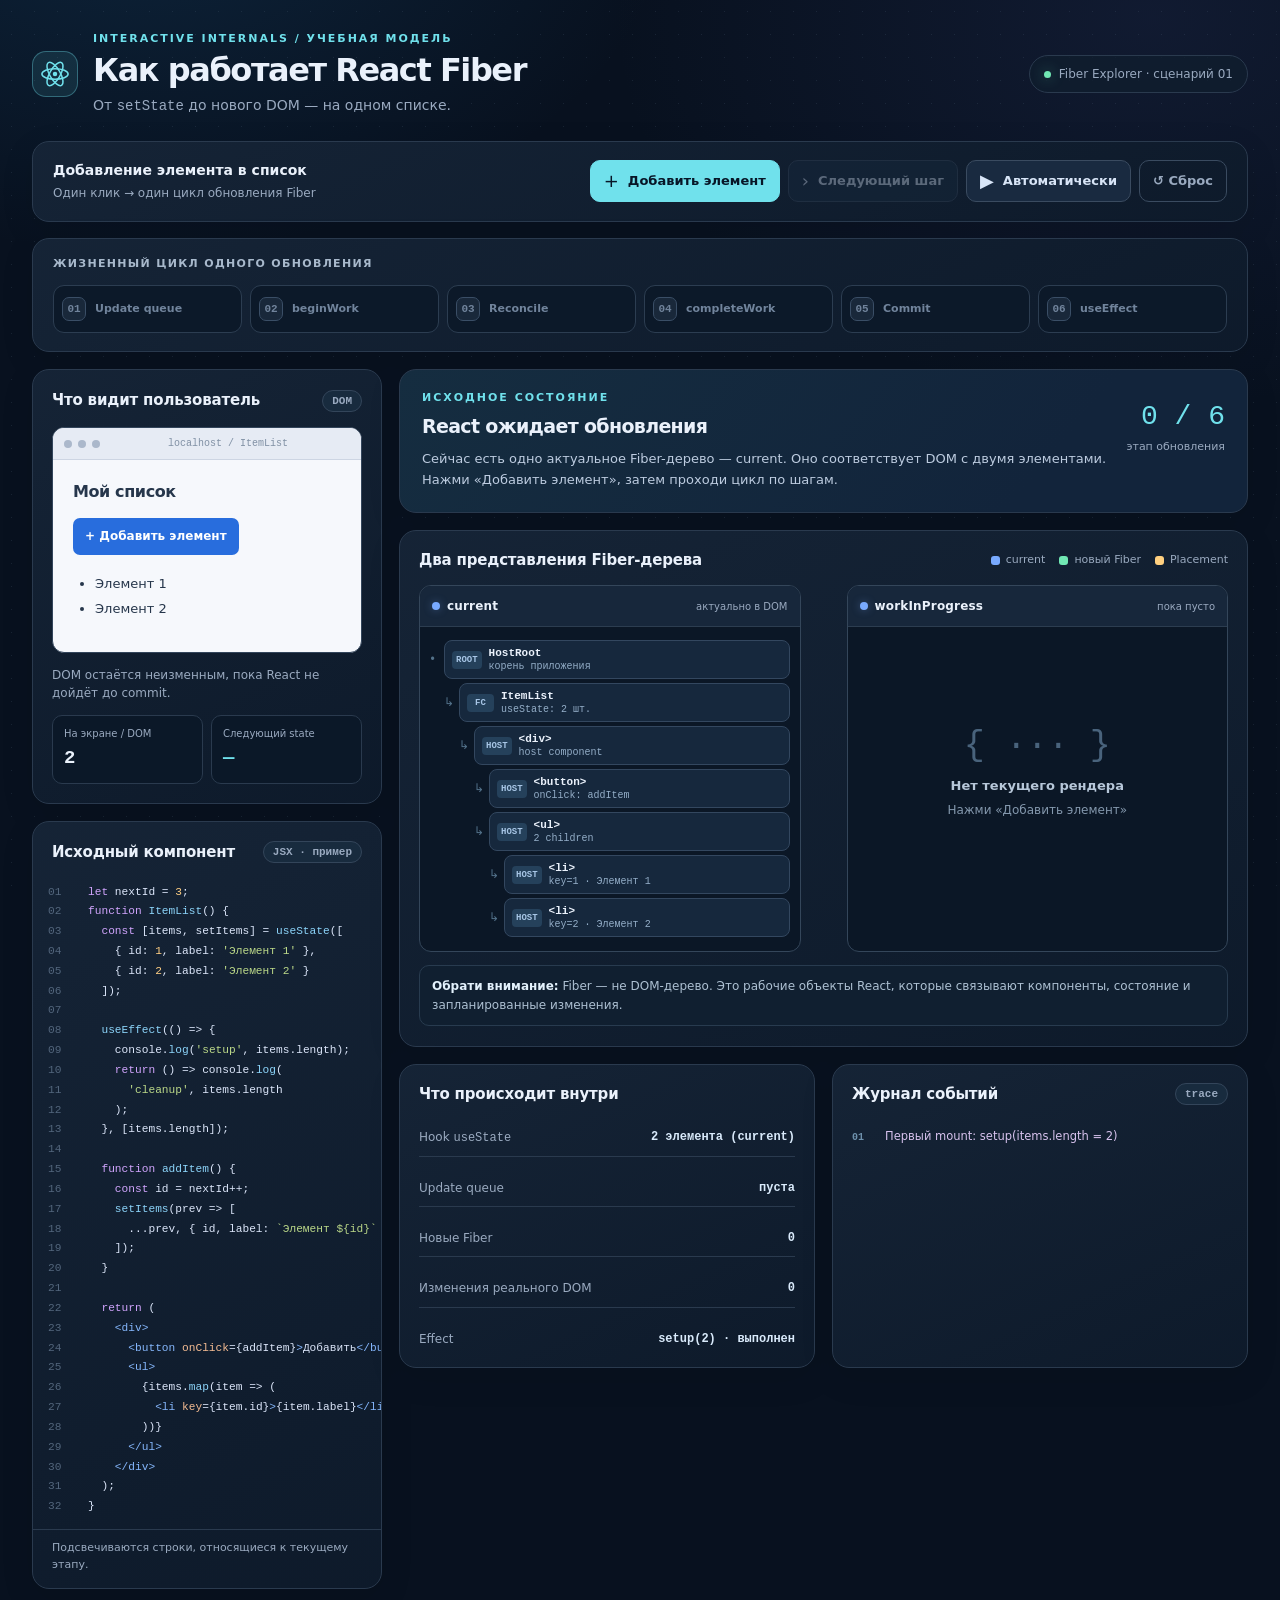
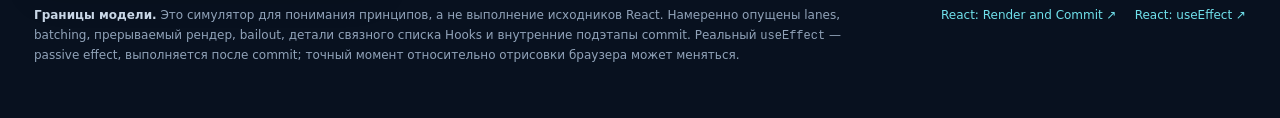
==== src/react/react_fiber_visualizer.html @ d7fa697a "Publish AI Visual catalog on GitHub Pages" ====
<!doctype html>
<html lang="ru">
<head>
  <meta charset="utf-8">
  <meta name="viewport" content="width=device-width, initial-scale=1">
  <meta name="theme-color" content="#091321">
  <title>React Fiber — интерактивная визуализация</title>
  <style>
    :root {
      color-scheme: dark;
      --bg: #08111f;
      --panel: #101d2d;
      --panel-2: #142235;
      --panel-3: #192a40;
      --border: #2a3a4e;
      --text: #eaf1fb;
      --muted: #9aaac0;
      --faint: #71849c;
      --blue: #78aaff;
      --cyan: #70e1ec;
      --green: #71e8b4;
      --amber: #ffd080;
      --pink: #e6a9ee;
      --radius: 17px;
    }
    * { box-sizing: border-box; }
    html { scroll-behavior: smooth; }
    body {
      margin: 0; min-height: 100vh; color: var(--text);
      background:
        radial-gradient(ellipse 760px 510px at 11% -6%, rgba(28,94,144,.24), transparent 70%),
        radial-gradient(ellipse 770px 560px at 90% 1%, rgba(57,69,131,.18), transparent 70%),
        var(--bg);
      font: 14px/1.52 system-ui, -apple-system, BlinkMacSystemFont, "Segoe UI", sans-serif;
      -webkit-font-smoothing: antialiased;
    }
    body::before { content:""; position:fixed; inset:0; pointer-events:none; z-index:-1; opacity:.17;
      background-image:radial-gradient(#677f9b .55px,transparent .55px); background-size:23px 23px; }
    button { font:inherit; cursor:pointer; }
    button:focus-visible, a:focus-visible { outline:2px solid var(--cyan); outline-offset:3px; }
    button:disabled { cursor:not-allowed; opacity:.38; }
    a { color:var(--cyan); text-decoration:none; }
    a:hover { text-decoration:underline; }
    .shell { max-width:1600px; margin:0 auto; padding:31px 32px 55px; }
    .masthead { display:flex; justify-content:space-between; align-items:center; gap:24px; margin-bottom:24px; }
    .brand { display:flex; align-items:center; gap:15px; }
    .brand-mark { width:46px; height:46px; border-radius:14px; background:rgba(112,225,236,.1); border:1px solid rgba(112,225,236,.34); display:grid;place-items:center; flex-shrink:0; }
    .brand-mark svg { width:30px;height:30px; }
    .eyebrow { text-transform:uppercase; font-size:11px; letter-spacing:.18em; font-weight:800; color:var(--cyan); }
    h1 { font-size:clamp(25px,2.5vw,37px); line-height:1.16; margin:4px 0 6px; letter-spacing:-.045em; font-weight:780; }
    .masthead p { margin:0; color:var(--muted); font-size:14px; }
    .lab-badge { flex-shrink:0; border-radius:999px; border:1px solid var(--border); padding:9px 14px; color:var(--muted); font-size:12px; background:#101e2ec9; display:flex; align-items:center; gap:8px; }
    .lab-badge::before { content:""; width:7px; height:7px; background:var(--green); border-radius:100%; box-shadow:0 0 14px #71e8b46a; }
    .panel { background:linear-gradient(155deg, rgba(22,37,55,.96),rgba(14,27,43,.97)); border:1px solid var(--border); border-radius:var(--radius); box-shadow:0 10px 35px rgba(0,0,0,.09); }
    .toolbar { padding:18px 20px; display:flex; align-items:center; justify-content:space-between; gap:18px; flex-wrap:wrap; margin-bottom:16px; }
    .toolbar-copy { min-width:230px; }
    .toolbar-copy b { display:block; font-size:14px; }
    .toolbar-copy span { display:block; font-size:12px; color:var(--muted); margin-top:3px; }
    .controls { display:flex; align-items:center; flex-wrap:wrap; gap:8px; }
    .btn { border-radius:10px; padding:10px 13px; font-size:13px; font-weight:690; display:inline-flex; align-items:center; justify-content:center; gap:9px; border:1px solid #3a4b60; background:#192a40; color:#d8e5f7; transition:background .15s, border-color .15s, transform .15s; }
    .btn:not(:disabled):hover { background:#243b55; border-color:#6986a4; }
    .btn:not(:disabled):active { transform:translateY(1px); }
    .btn.primary { color:#071627; background:var(--cyan); border-color:var(--cyan); }
    .btn.primary:not(:disabled):hover { background:#a2f1f5; }
    .btn.ghost { background:transparent; color:var(--muted); }
    .btn .icon { font-size:18px; font-weight:500; line-height:1; }
    .journey { padding:17px 20px 18px; margin-bottom:17px; }
    .section-label { color:#a8b9cc; font-size:11px; font-weight:760; letter-spacing:.12em; text-transform:uppercase; }
    .steps { margin-top:13px; display:grid; grid-template-columns:repeat(6,minmax(0,1fr)); gap:8px; }
    .step { min-width:0; border:1px solid #2c3d51; background:#0c1929; border-radius:11px; padding:11px 8px; display:flex; align-items:center; gap:9px; color:var(--faint); transition:all .25s; }
    .step-number { flex-shrink:0; width:24px;height:24px; border:1px solid #3a4e66; background:#19283a; border-radius:7px; display:grid; place-items:center; font-family:ui-monospace,monospace; font-size:11px; font-weight:bold; }
    .step-name { font-size:11px; font-weight:760; line-height:1.25; }
    .step.active { border-color:#65cbe0; color:#dffaff; background:#103143; box-shadow:inset 0 0 0 1px rgba(112,225,236,.1); }
    .step.active .step-number { background:var(--cyan); border-color:var(--cyan); color:#06212b; }
    .step.done { color:#b9ddcc; border-color:#2a6959; background:#0c252a; }
    .step.done .step-number { background:#164839; border-color:#307e65; color:var(--green); }
    .layout { display:grid; grid-template-columns:minmax(305px, 350px) minmax(0,1fr); gap:17px; align-items:start; }
    .side { display:flex; flex-direction:column; gap:17px; }
    .panel-head { display:flex; justify-content:space-between; gap:10px; align-items:center; margin-bottom:15px; }
    .panel-title { margin:0; font-size:15px; font-weight:760; letter-spacing:-.012em; }
    .subchip { border-radius:999px; padding:4px 9px; background:#182b3e; color:var(--muted); border:1px solid #33455a; font:600 11px ui-monospace,monospace; }
    .preview-panel { padding:19px; }
    .mock-browser { border:1px solid #33455b; border-radius:12px; overflow:hidden; background:#f6f8fc; color:#26364b; }
    .browser-top { height:32px; background:#e6ebf4; border-bottom:1px solid #cdd5e3; display:flex; align-items:center; gap:6px; padding:0 11px; }
    .dot { display:inline-block; height:8px;width:8px;border-radius:100%;background:#abb8cb; }
    .browser-address { margin:auto; color:#8090a4;font:500 10px ui-monospace,monospace; }
    .mock-content { padding:20px 20px 23px; }
    .mock-content h3 { margin:0 0 14px; font-size:16px; letter-spacing:-.025em; }
    .mock-add { color:white; background:#286ddd; padding:9px 12px; border:0; border-radius:7px; font-size:12px; font-weight:750; }
    .mock-add:hover:not(:disabled) { background:#165cc6; }
    .mock-list { padding-left:22px; margin:16px 0 0; min-height:58px; font-size:13px; }
    .mock-list li { padding:3px 0; }
    .mock-list li.newly-committed { color:#0c7850; font-weight:780; animation:listPop .5s ease-out; }
    @keyframes listPop { from { background:#c5f7df; transform:translateX(8px); } to { background:transparent; transform:translateX(0); } }
    .screen-hint { margin-top:13px; font-size:12px; color:var(--muted); line-height:1.5; }
    .state-cards { margin-top:13px; display:grid; grid-template-columns:1fr 1fr; gap:8px; }
    .state-card { padding:10px 11px; background:#0b1828; border:1px solid #2a3a4e; border-radius:10px; }
    .state-card span { font-size:10px; color:var(--muted); display:block; }
    .state-card b { margin-top:3px; display:block; font-size:19px; font-family:ui-monospace,monospace; font-weight:780; color:var(--text); }
    .state-card b.accent { color:var(--cyan); }
    .code-panel { padding:19px 0 15px; overflow:hidden; }
    .code-panel .panel-head { padding:0 19px; }
    .code-wrap { overflow-x:auto; padding:4px 0 12px; }
    .code { margin:0; white-space:normal; color:#dce6fa; font:11.2px/1.77 ui-monospace,SFMono-Regular,Consolas,"Liberation Mono",monospace; counter-reset:line; }
    .code-line { padding:0 15px 0 13px; white-space:pre; display:block; width:max-content; min-width:100%; border-left:2px solid transparent; counter-increment:line; transition:background .23s; }
    .code-line::before { content:counter(line,decimal-leading-zero); display:inline-block; width:25px; margin-right:15px; color:#52657c; user-select:none; }
    .code-line.hl { background:rgba(112,225,236,.105); border-left-color:var(--cyan); }
    .kw { color:#d0a4fd; }.fn { color:#8cd4fa; }.str { color:#bbd889; }.num { color:#ffcf84; }.jsx { color:#85b7fd; }.prop { color:#f5bc93; }.cm { color:#688198; }
    .code-foot { padding:10px 19px 0; border-top:1px solid var(--border); color:var(--muted); font-size:11px; }
    .main { display:flex; flex-direction:column; gap:17px; min-width:0; }
    .explanation { display:grid; grid-template-columns: minmax(0,1fr) auto; padding:20px 22px; gap:14px; min-height:144px; background:linear-gradient(130deg,#152d40,#12243b 75%); }
    .explanation h2 { margin:5px 0 7px; font-size:19px; letter-spacing:-.035em; }
    .explanation p { margin:0; font-size:13px; color:#bdcce0; line-height:1.65; max-width:820px; }
    .stage-count { text-align:right; min-width:83px; padding-top:6px; }
    .stage-count b { font-size:28px; font-family:ui-monospace,monospace; font-weight:500; color:var(--cyan); }
    .stage-count small { display:block; color:var(--muted); font-size:11px; }
    .tree-wrap { padding:18px 19px 20px; }
    .tree-topline { display:flex; align-items:center; justify-content:space-between; gap:12px; margin-bottom:13px; }
    .legend { display:flex; flex-wrap:wrap; gap:7px 14px; font-size:11px; color:var(--muted); }
    .legend span { display:inline-flex; align-items:center; gap:6px; }
    .keybox { width:9px;height:9px;border-radius:3px;display:inline-block;background:var(--blue); }
    .keybox.green { background:var(--green); }.keybox.amber { background:var(--amber); }
    .tree-board { position:relative; display:grid; grid-template-columns:minmax(0,1fr) minmax(0,1fr); gap:46px; }
    .tree-card { position:relative; z-index:1; min-width:0; border:1px solid #34465a; border-radius:12px; overflow:hidden; background:#0b1726; }
    .tree-card.pending { border-color:#315b6e; }
    .tree-card-head { display:flex; justify-content:space-between; align-items:center; gap:10px; border-bottom:1px solid #2c3d50; padding:11px 12px; background:#17273b; }
    .tree-card-head strong { font-size:12px; letter-spacing:.015em; }
    .tree-card-head small { color:var(--muted); font-size:10px; white-space:nowrap; }
    .tree-head-left { display:flex; align-items:center; gap:7px; min-width:0; }
    .tree-head-left .orb { display:inline-block; width:8px;height:8px;border-radius:50%;background:var(--blue); box-shadow:0 0 8px rgba(120,170,255,.35); }
    .tree-card.pending .orb { background:var(--cyan); }
    .fiber-list { padding:11px 7px 12px; min-height:288px; }
    .fiber-row { position:relative; min-width:0; padding:2px 3px 2px calc(2px + var(--indent) * 15px); }
    .fiber-row-inner { display:flex; align-items:center; gap:6px; min-width:0; }
    .branch { display:block; flex-shrink:0; color:#53728a; width:9px; font:12px ui-monospace,monospace; }
    .fiber-node { border-radius:8px; border:1px solid #33475f; background:#16283d; padding:6px 7px; display:flex; align-items:center; gap:7px; flex:1; min-width:0; position:relative; }
    .fiber-node.tiny { background:#142438; }
    .fiber-node.reuse { border-color:#3c6a77; background:#142b39; }
    .fiber-node.add { border-color:#439879; background:#173c37; box-shadow:0 0 15px rgba(113,232,180,.07); }
    .fiber-node.placement { border-color:#d3a051; background:#3b3029; box-shadow:0 0 15px rgba(255,208,128,.09); }
    .fiber-node.just-committed { border-color:#439879; background:#18372f; }
    .node-kind { font:650 9px ui-monospace,monospace; color:#a8c6e6; border-radius:4px; background:#25415b; padding:4px; min-width:27px; text-align:center; flex-shrink:0; }
    .node-main { flex:1; min-width:0; display:flex; flex-direction:column; }
    .node-main b { font:750 11px ui-monospace,monospace; overflow:hidden; text-overflow:ellipsis; white-space:nowrap; }
    .node-main small { font:10px ui-monospace,monospace; color:#94aec8; overflow:hidden; white-space:nowrap; text-overflow:ellipsis; margin-top:2px; }
    .node-tag { flex-shrink:0; font:760 9px ui-monospace,monospace; color:var(--cyan); border-radius:5px; padding:3px 4px; background:#163e49; }
    .node-tag.new { color:var(--green); background:#154637; }
    .node-tag.placement { color:var(--amber); background:#56422c; }
    .node-tag.old { color:#b1bcce; background:#344254; }
    .empty-tree { display:flex; min-height:272px; align-items:center; justify-content:center; flex-direction:column; color:#8498ad; text-align:center; padding:18px; font-size:12px; }
    .empty-tree .empty-glyph { color:#49637c; font:35px/1 ui-monospace,monospace; margin-bottom:12px; }
    .empty-tree strong { color:#b7c7d9; font-size:13px; font-weight:700; margin-bottom:5px; }
    .alternate-links { pointer-events:none; position:absolute; inset:0; z-index:2; overflow:visible; }
    .tree-foot { margin-top:13px; padding:11px 12px; background:#101f30; border:1px solid #283b4f; border-radius:10px; color:#adc0d2; font-size:12px; }
    .tree-foot strong { color:#e3f1fc; }
    .bottom-grid { display:grid; grid-template-columns:1fr 1fr; gap:17px; }
    .data-panel { padding:18px 19px; }
    .metric-line { margin-top:13px; display:flex; justify-content:space-between; align-items:center; gap:10px; font-size:12px; padding:9px 0; border-bottom:1px solid #2a3a4e; }
    .metric-line:last-child { border-bottom:none; padding-bottom:1px; }
    .metric-line span { color:var(--muted); }
    .metric-line b { color:#d9eafb; font:650 12px ui-monospace,monospace; text-align:right; }
    .metric-line b.ok { color:var(--green); }
    .metric-line b.wait { color:var(--amber); }
    .event-log { padding:18px 19px; }
    .log-stream { margin-top:11px; max-height:204px; min-height:157px; overflow:auto; scrollbar-color:#3c536a transparent; }
    .log-item { display:flex; align-items:baseline; gap:9px; padding:7px 0; border-bottom:1px solid #26384d; font-size:11.5px; }
    .log-item:last-child { border-bottom:0; }
    .log-time { font:680 10px ui-monospace,monospace; color:#6e91ad; min-width:24px; }
    .log-item span:last-child { color:#c5d2e2; }
    .log-item.effect span:last-child { color:#d7c2ee; }
    .log-item.dom span:last-child { color:#9ce1c4; }
    .log-item.warn span:last-child { color:#f5d39e; }
    .smallprint { margin:17px 2px 0; display:flex; flex-wrap:wrap; justify-content:space-between; gap:12px 20px; color:#91a3b9; font-size:12px; line-height:1.6; }
    .smallprint strong { color:#c9d7e7; }
    .references { display:flex; gap:12px 18px; flex-wrap:wrap; }
    .sr-only { position:absolute;width:1px;height:1px;padding:0;margin:-1px;overflow:hidden;clip:rect(0,0,0,0);white-space:nowrap;border:0; }
    @media (max-width:1250px) {
      .shell { padding:24px 20px 36px; }
      .layout { grid-template-columns:300px minmax(0,1fr); }
      .tree-board { gap:19px; }
      .fiber-row { padding-left:calc(2px + var(--indent) * 11px); }
      .node-tag { font-size:8px; }.node-main small { font-size:9px; }
      .alternate-links { display:none; }
    }
    @media (max-width:1050px) {
      .layout { grid-template-columns:1fr; }
      .side { display:grid; grid-template-columns: minmax(260px,.78fr) minmax(310px,1fr); align-items:start; }
      .tree-board { gap:35px; }
      .fiber-row { padding-left:calc(2px + var(--indent) * 16px); }
    }
    @media (max-width:700px) {
      .shell { padding:18px 11px 30px; }
      .masthead { align-items:flex-start; }
      .lab-badge { display:none; }
      .steps { grid-template-columns:repeat(3,minmax(0,1fr)); }
      .step { padding:9px 7px; }
      .side,.bottom-grid { grid-template-columns:1fr; }
      .tree-board { grid-template-columns:1fr; gap:13px; }
      .tree-wrap { padding:16px 12px; }
      .tree-card { max-width:unset; }
      .fiber-list { min-height:auto; }
      .empty-tree { min-height:105px; }
      .fiber-row { padding-left:calc(5px + var(--indent) * 20px); }
      .alternate-links { display:none; }
      .explanation { grid-template-columns:1fr; padding:17px; min-height:unset; }
      .stage-count { text-align:left; padding:0; }
      .stage-count b,.stage-count small { display:inline; font-size:12px; }
      .stage-count b { margin-right:7px; }
      .tree-topline { align-items:flex-start; flex-direction:column; }
      .toolbar { padding:15px; }
    }
    @media (prefers-reduced-motion:reduce) { *,*::before,*::after { animation-duration:.001ms !important; transition-duration:.001ms !important; } }
  </style>
</head>
<body>
<div class="shell">
  <header class="masthead">
    <div class="brand">
      <div class="brand-mark" aria-hidden="true">
        <svg viewBox="0 0 32 32" fill="none"><ellipse cx="16" cy="16" rx="14" ry="5.6" stroke="#70e1ec" stroke-width="1.6"/><ellipse cx="16" cy="16" rx="14" ry="5.6" stroke="#70e1ec" stroke-width="1.6" transform="rotate(60 16 16)"/><ellipse cx="16" cy="16" rx="14" ry="5.6" stroke="#70e1ec" stroke-width="1.6" transform="rotate(120 16 16)"/><circle cx="16" cy="16" r="2.4" fill="#70e1ec"/></svg>
      </div>
      <div><div class="eyebrow">Interactive internals / учебная модель</div><h1>Как работает React Fiber</h1><p>От <code>setState</code> до нового DOM — на одном списке.</p></div>
    </div>
    <div class="lab-badge">Fiber Explorer · сценарий 01</div>
  </header>

  <section class="panel toolbar" aria-label="Управление визуализацией">
    <div class="toolbar-copy"><b>Добавление элемента в список</b><span>Один клик → один цикл обновления Fiber</span></div>
    <div class="controls">
      <button class="btn primary" id="addBtn"><span class="icon">+</span> Добавить элемент</button>
      <button class="btn" id="nextBtn" disabled><span class="icon">›</span> Следующий шаг</button>
      <button class="btn" id="autoBtn"><span class="icon" id="autoIcon">▶</span> <span id="autoLabel">Автоматически</span></button>
      <button class="btn ghost" id="resetBtn" title="Вернуться к исходному состоянию">↺ Сброс</button>
    </div>
  </section>

  <section class="panel journey" aria-label="Этапы обновления">
    <div class="section-label">Жизненный цикл одного обновления</div>
    <div class="steps" id="steps">
      <div class="step"><span class="step-number">01</span><span class="step-name">Update queue</span></div>
      <div class="step"><span class="step-number">02</span><span class="step-name">beginWork</span></div>
      <div class="step"><span class="step-number">03</span><span class="step-name">Reconcile</span></div>
      <div class="step"><span class="step-number">04</span><span class="step-name">completeWork</span></div>
      <div class="step"><span class="step-number">05</span><span class="step-name">Commit</span></div>
      <div class="step"><span class="step-number">06</span><span class="step-name">useEffect</span></div>
    </div>
  </section>

  <div class="layout">
    <aside class="side">
      <section class="panel preview-panel">
        <div class="panel-head"><h2 class="panel-title">Что видит пользователь</h2><span class="subchip">DOM</span></div>
        <div class="mock-browser">
          <div class="browser-top"><i class="dot"></i><i class="dot"></i><i class="dot"></i><span class="browser-address">localhost / ItemList</span></div>
          <div class="mock-content">
            <h3>Мой список</h3>
            <button type="button" class="mock-add" id="previewAddBtn">+ Добавить элемент</button>
            <ul class="mock-list" id="domList"><li>Элемент 1</li><li>Элемент 2</li></ul>
          </div>
        </div>
        <div class="screen-hint" id="screenHint">DOM остаётся неизменным, пока React не дойдёт до commit.</div>
        <div class="state-cards">
          <div class="state-card"><span>На экране / DOM</span><b id="domCount">2</b></div>
          <div class="state-card"><span>Следующий state</span><b class="accent" id="nextCount">—</b></div>
        </div>
      </section>
      <section class="panel code-panel">
        <div class="panel-head"><h2 class="panel-title">Исходный компонент</h2><span class="subchip">JSX · пример</span></div>
        <div class="code-wrap"><pre class="code" aria-label="Код компонента ItemList"><code>
<span class="code-line"><span class="kw">let</span> nextId = <span class="num">3</span>;</span>
<span class="code-line"><span class="kw">function</span> <span class="fn">ItemList</span>() {</span>
<span class="code-line" data-hl="2">  <span class="kw">const</span> [items, setItems] = <span class="fn">useState</span>([</span>
<span class="code-line">    { id: <span class="num">1</span>, label: <span class="str">'Элемент 1'</span> },</span>
<span class="code-line">    { id: <span class="num">2</span>, label: <span class="str">'Элемент 2'</span> }</span>
<span class="code-line">  ]);</span>
<span class="code-line"></span>
<span class="code-line" data-hl="6">  <span class="fn">useEffect</span>(() =&gt; {</span>
<span class="code-line" data-hl="6">    console.<span class="fn">log</span>(<span class="str">'setup'</span>, items.length);</span>
<span class="code-line" data-hl="6">    <span class="kw">return</span> () =&gt; console.<span class="fn">log</span>(</span>
<span class="code-line" data-hl="6">      <span class="str">'cleanup'</span>, items.length</span>
<span class="code-line" data-hl="6">    );</span>
<span class="code-line" data-hl="6">  }, [items.length]);</span>
<span class="code-line"></span>
<span class="code-line">  <span class="kw">function</span> <span class="fn">addItem</span>() {</span>
<span class="code-line" data-hl="1">    <span class="kw">const</span> id = nextId++;</span>
<span class="code-line" data-hl="1">    <span class="fn">setItems</span>(prev =&gt; [</span>
<span class="code-line" data-hl="1">      ...prev, { id, label: <span class="str">`Элемент ${id}`</span> }</span>
<span class="code-line" data-hl="1">    ]);</span>
<span class="code-line">  }</span>
<span class="code-line"></span>
<span class="code-line" data-hl="2">  <span class="kw">return</span> (</span>
<span class="code-line">    <span class="jsx">&lt;div&gt;</span></span>
<span class="code-line">      <span class="jsx">&lt;button</span> <span class="prop">onClick</span>={addItem}<span class="jsx">&gt;</span>Добавить<span class="jsx">&lt;/button&gt;</span></span>
<span class="code-line" data-hl="3">      <span class="jsx">&lt;ul&gt;</span></span>
<span class="code-line" data-hl="3">        {items.<span class="fn">map</span>(item =&gt; (</span>
<span class="code-line" data-hl="3">          <span class="jsx">&lt;li</span> <span class="prop">key</span>={item.id}<span class="jsx">&gt;</span>{item.label}<span class="jsx">&lt;/li&gt;</span></span>
<span class="code-line" data-hl="3">        ))}</span>
<span class="code-line">      <span class="jsx">&lt;/ul&gt;</span></span>
<span class="code-line">    <span class="jsx">&lt;/div&gt;</span></span>
<span class="code-line">  );</span>
<span class="code-line">}</span>
</code></pre></div>
        <div class="code-foot">Подсвечиваются строки, относящиеся к текущему этапу.</div>
      </section>
    </aside>

    <div class="main">
      <section class="panel explanation" aria-live="polite">
        <div><div class="eyebrow" id="phaseCaption">Исходное состояние</div><h2 id="phaseTitle">React ожидает обновления</h2><p id="phaseDescription">Сейчас есть одно актуальное Fiber-дерево — <b>current</b>. Оно соответствует DOM с двумя элементами. Нажми «Добавить элемент», затем проходи цикл по шагам.</p></div>
        <div class="stage-count"><b id="stageFraction">0 / 6</b><small>этап обновления</small></div>
      </section>

      <section class="panel tree-wrap">
        <div class="tree-topline"><h2 class="panel-title">Два представления Fiber-дерева</h2><div class="legend"><span><i class="keybox"></i> current</span><span><i class="keybox green"></i> новый Fiber</span><span><i class="keybox amber"></i> Placement</span></div></div>
        <div class="tree-board" id="treeBoard">
          <article class="tree-card">
            <div class="tree-card-head"><span class="tree-head-left"><i class="orb"></i><strong id="currentTitle">current</strong></span><small id="currentSubtitle">актуально в DOM</small></div>
            <div class="fiber-list" id="currentTree"></div>
          </article>
          <article class="tree-card pending" id="wipCard">
            <div class="tree-card-head"><span class="tree-head-left"><i class="orb"></i><strong id="wipTitle">workInProgress</strong></span><small id="wipSubtitle">ожидает обновления</small></div>
            <div class="fiber-list" id="wipTree"></div>
          </article>
          <svg class="alternate-links" id="alternateLinks" aria-hidden="true"></svg>
        </div>
        <div class="tree-foot" id="treeFoot"><strong>Обрати внимание:</strong> Fiber — не DOM-дерево. Это рабочие объекты React, которые связывают компоненты, состояние и запланированные изменения.</div>
      </section>

      <div class="bottom-grid">
        <section class="panel data-panel">
          <h2 class="panel-title">Что происходит внутри</h2>
          <div class="metric-line"><span>Hook <code>useState</code></span><b id="stateMetric">2 элемента</b></div>
          <div class="metric-line"><span>Update queue</span><b id="queueMetric">пуста</b></div>
          <div class="metric-line"><span>Новые Fiber</span><b id="fiberMetric">0</b></div>
          <div class="metric-line"><span>Изменения реального DOM</span><b id="domMetric">0</b></div>
          <div class="metric-line"><span>Effect</span><b id="effectMetric">setup(2) уже выполнен</b></div>
        </section>
        <section class="panel event-log">
          <div class="panel-head"><h2 class="panel-title">Журнал событий</h2><span class="subchip">trace</span></div>
          <div class="log-stream" id="eventLog" aria-live="polite"></div>
        </section>
      </div>
    </div>
  </div>
  <footer class="smallprint">
    <div style="max-width:830px"><strong>Границы модели.</strong> Это симулятор для понимания принципов, а не выполнение исходников React. Намеренно опущены lanes, batching, прерываемый рендер, bailout, детали связного списка Hooks и внутренние подэтапы commit. Реальный <code>useEffect</code> — passive effect, выполняется после commit; точный момент относительно отрисовки браузера может меняться.</div>
    <div class="references"><a href="https://react.dev/learn/render-and-commit" target="_blank" rel="noopener noreferrer">React: Render and Commit ↗</a><a href="https://react.dev/reference/react/useEffect" target="_blank" rel="noopener noreferrer">React: useEffect ↗</a></div>
  </footer>
</div>
<script>
(() => {
  'use strict';
  const initial = () => [
    { id: 1, label: 'Элемент 1' },
    { id: 2, label: 'Элемент 2' }
  ];
  const phases = [
    { caption:'Исходное состояние', title:'React ожидает обновления',
      description:'Сейчас есть одно актуальное Fiber-дерево — current. Оно соответствует DOM с двумя элементами. Нажми «Добавить элемент», затем проходи цикл по шагам.',
      foot:'Fiber — не DOM-дерево. Это рабочие объекты React, которые связывают компоненты, состояние и запланированные изменения.' },
    { caption:'01 / Триггер обновления', title:'setItems ставит обновление в очередь',
      description:'Обработчик события вызывает setItems(prev => [...prev, newItem]). React планирует работу для ItemList. На этом шаге старое current-дерево и DOM ещё не меняются.',
      foot:'setState не означает немедленную вставку <li> в DOM. Сначала React должен вычислить следующий UI.' },
    { caption:'02 / Render phase', title:'beginWork: React вычисляет следующий state',
      description:'React подготавливает work-in-progress (WIP) и вызывает ItemList(). Для этого рендера useState даёт список на один элемент длиннее. JSX описывает будущий UI; useEffect пока не выполняется.',
      foot:'current остаётся неизменным. WIP — черновик нового дерева; показаны только уже обработанные узлы.' },
    { caption:'03 / Render phase', title:'Reconciliation: сравнение по type и key',
      description:'React сопоставляет старые и новые дочерние элементы. <li key=1> и <li key=2> сохраняют идентичность благодаря key и типу; для нового key создаётся Fiber без пары в старом дереве.',
      foot:'Зелёный узел создаётся впервые. Метка ↔ означает связь с alternate — соответствующим Fiber другого дерева. Существующие DOM-узлы не пересоздаются.' },
    { caption:'04 / Render phase', title:'completeWork: подготовка к commit',
      description:'WIP описывает готовое дерево. Новый <li> отмечен Placement: при commit его нужно вставить. Вычисления завершены, но DOM пользователя пока всё ещё показывает старый список.',
      foot:'Placement — упрощённое обозначение внутренних флагов. Важно различать подготовку изменения и применение изменения.' },
    { caption:'05 / Commit phase', title:'React применяет изменение к DOM',
      description:'Теперь React вставляет новый <li> в настоящий DOM. Готовое workInProgress становится current. Предыдущее дерево остаётся alternate и может быть переиспользовано при следующем обновлении.',
      foot:'Сейчас изменился DOM. Для этого сценария единственная содержательная DOM-операция — вставка одного <li>, без замены существующих <li>.' },
    { caption:'06 / Passive effects', title:'useEffect: cleanup → setup',
      description:'После commit React обрабатывает passive effects. Поскольку зависимость [items.length] изменилась, сначала вызывается cleanup со старым количеством, потом setup с новым. После этого можно запустить следующий цикл.',
      foot:'useEffect не запускается в render. Он относится к посткоммитной работе; в зависимости от ситуации браузер может успеть отрисовать обновление до него.' }
  ];
  const ids = {
    addBtn:document.getElementById('addBtn'),
    previewAddBtn:document.getElementById('previewAddBtn'),
    nextBtn:document.getElementById('nextBtn'),
    autoBtn:document.getElementById('autoBtn'),
    autoIcon:document.getElementById('autoIcon'),
    autoLabel:document.getElementById('autoLabel'),
    resetBtn:document.getElementById('resetBtn'),
    steps:document.getElementById('steps'),
    domList:document.getElementById('domList'),
    domCount:document.getElementById('domCount'),
    nextCount:document.getElementById('nextCount'),
    screenHint:document.getElementById('screenHint'),
    phaseCaption:document.getElementById('phaseCaption'),
    phaseTitle:document.getElementById('phaseTitle'),
    phaseDescription:document.getElementById('phaseDescription'),
    stageFraction:document.getElementById('stageFraction'),
    treeBoard:document.getElementById('treeBoard'),
    alternateLinks:document.getElementById('alternateLinks'),
    currentTree:document.getElementById('currentTree'),
    wipTree:document.getElementById('wipTree'),
    wipTitle:document.getElementById('wipTitle'),
    wipSubtitle:document.getElementById('wipSubtitle'),
    wipCard:document.getElementById('wipCard'),
    treeFoot:document.getElementById('treeFoot'),
    stateMetric:document.getElementById('stateMetric'),
    queueMetric:document.getElementById('queueMetric'),
    fiberMetric:document.getElementById('fiberMetric'),
    domMetric:document.getElementById('domMetric'),
    effectMetric:document.getElementById('effectMetric'),
    eventLog:document.getElementById('eventLog')
  };
  let items = initial();
  let nextId = 3;
  let stage = 0;
  let tx = null;
  let cycle = 0;
  let entries = [];
  let logSequence = 0;
  let timer = null;
  let playing = false;
  let lastAnimatedId = null;

  const escapeHTML = (v) => String(v).replace(/[&<>"']/g, c => ({'&':'&amp;','<':'&lt;','>':'&gt;','"':'&quot;',"'":'&#39;'}[c]));
  const note = (kind, message) => {
    entries.push({ kind, message, seq:++logSequence });
    if(entries.length > 70) entries = entries.slice(-70);
  };

  function makeRow(tree, id, depth, type, name, detail, status = '', tag = '') {
    const statusClass = status === 'placement' ? 'placement' : status === 'new' ? 'add' : status === 'commit' ? 'just-committed' : status === 'reuse' ? 'reuse' : '';
    const tagClass = status === 'placement' ? 'placement' : (status === 'new' || status === 'commit') ? 'new' : status === 'old' ? 'old' : '';
    const chip = tag ? `<span class="node-tag ${tagClass}">${escapeHTML(tag)}</span>` : '';
    return `<div class="fiber-row" data-tree="${tree}" data-fiber-id="${id}" style="--indent:${depth}"><div class="fiber-row-inner"><span class="branch">${depth ? '↳' : '•'}</span><div class="fiber-node ${statusClass}"><span class="node-kind">${type}</span><span class="node-main"><b>${escapeHTML(name)}</b><small>${escapeHTML(detail)}</small></span>${chip}</div></div></div>`;
  }

  function drawFiberTree(data, which, mode) {
    const total = data.length;
    const linked = which === 'wip' && (mode === 'draft' || mode === 'initial');
    const isOld = mode === 'old';
    let html = '';
    const state = (id, inherited = '') => isOld ? 'old' : (linked && mode === 'draft') ? 'reuse' : inherited;
    const tag = (s) => s === 'old' ? 'ALT' : s === 'reuse' ? '↔' : '';
    for (const [id,depth,type,name,detail] of [
      ['root',0,'ROOT','HostRoot','корень приложения'],
      ['app',1,'FC','ItemList',`useState: ${total} шт.`],
      ['div',2,'HOST','<div>','host component'],
      ['button',3,'HOST','<button>','onClick: addItem'],
      ['list',3,'HOST','<ul>',`${total} children`]
    ]) {
      const s = state(id);
      html += makeRow(which,id,depth,type,name,detail,s,tag(s));
    }
    for (const item of data) {
      const fresh = linked && tx && item.id === tx.added.id;
      const justCommitted = which === 'current' && tx && stage >= 5 && item.id === tx.added.id;
      let s = fresh ? stage === 4 ? 'placement' : 'new' : state('item'+item.id);
      if(justCommitted) s = 'commit';
      const t = s === 'placement' ? 'Placement' : s === 'new' ? 'NEW' : s === 'commit' ? 'NEW' : s === 'old' ? 'ALT' : s === 'reuse' ? '↔' : '';
      html += makeRow(which,`item-${item.id}`,4,'HOST','<li>',`key=${item.id} · ${item.label}`,s,t);
    }
    return html;
  }

  function renderTrees() {
    ids.currentTree.innerHTML = drawFiberTree(items,'current','current');
    if(stage < 2) {
      ids.wipTree.innerHTML = `<div class="empty-tree"><div class="empty-glyph">{ ··· }</div><strong>${stage === 1 ? 'Обновление в очереди' : 'Нет текущего рендера'}</strong><span>${stage === 1 ? 'WIP начнёт строиться на следующем шаге' : 'Нажми «Добавить элемент»'}</span></div>`;
      ids.wipTitle.textContent = 'workInProgress';
      ids.wipSubtitle.textContent = stage === 1 ? 'ожидает render' : 'пока пусто';
    } else if (stage === 2) {
      const c = tx.next.length;
      ids.wipTree.innerHTML = makeRow('wip','root',0,'ROOT','HostRoot','render в процессе','reuse','↔') + makeRow('wip','app',1,'FC','ItemList',`useState: ${c} шт.`,'reuse','↔') + `<div class="empty-tree" style="min-height:144px"><div class="empty-glyph" style="font-size:21px">···</div><span>Дочерние Fiber ещё обрабатываются</span></div>`;
      ids.wipTitle.textContent='workInProgress';
      ids.wipSubtitle.textContent='строится';
    } else if(stage === 3 || stage === 4) {
      ids.wipTree.innerHTML=drawFiberTree(tx.next,'wip','draft');
      ids.wipTitle.textContent='workInProgress';
      ids.wipSubtitle.textContent=stage === 4 ? 'готово к commit' : 'сопоставление children';
    } else {
      ids.wipTree.innerHTML=drawFiberTree(tx.old,'wip','old');
      ids.wipTitle.textContent='alternate / previous';
      ids.wipSubtitle.textContent='предыдущая версия';
    }
    ids.wipCard.classList.toggle('pending',stage >= 2 && stage <= 4);
    requestAnimationFrame(drawAlternateLinks);
  }

  function drawAlternateLinks() {
    const svg=ids.alternateLinks;
    const boardRect=ids.treeBoard.getBoundingClientRect();
    const w=boardRect.width,h=boardRect.height;
    if(!w || !h || stage < 2 || window.matchMedia('(max-width: 1250px)').matches) { svg.replaceChildren(); return; }
    svg.setAttribute('viewBox',`0 0 ${w} ${h}`);
    svg.setAttribute('width',w);
    svg.setAttribute('height',h);
    const pairs=[];
    ids.currentTree.querySelectorAll('[data-fiber-id]').forEach(left => {
      const key=left.getAttribute('data-fiber-id');
      const right=ids.wipTree.querySelector(`[data-fiber-id="${key}"]`);
      if(!right) return;
      const l=left.querySelector('.fiber-node').getBoundingClientRect();
      const r=right.querySelector('.fiber-node').getBoundingClientRect();
      const x1=l.right-boardRect.left+2,x2=r.left-boardRect.left-2;
      if(x2 < x1) return;
      const y1=(l.top+l.bottom)/2-boardRect.top,y2=(r.top+r.bottom)/2-boardRect.top;
      const c=Math.max(9,(x2-x1)*.44);
      pairs.push(`<path d="M ${x1} ${y1} C ${x1+c} ${y1}, ${x2-c} ${y2}, ${x2} ${y2}" fill="none" stroke="#71dbdd" opacity=".52" stroke-width="1.5" stroke-dasharray="4 4"/><circle cx="${x1}" cy="${y1}" r="2" fill="#71dbdd"/><circle cx="${x2}" cy="${y2}" r="2" fill="#71dbdd"/>`);
    });
    svg.innerHTML=pairs.join('');
  }

  function render() {
    const phase = phases[stage];
    ids.phaseCaption.textContent=phase.caption;
    ids.phaseTitle.textContent=phase.title;
    ids.phaseDescription.textContent=phase.description;
    ids.stageFraction.textContent=`${stage} / 6`;
    ids.treeFoot.innerHTML=`<strong>Обрати внимание:</strong> ${escapeHTML(phase.foot)}`;
    [...ids.steps.children].forEach((step,index) => {
      step.classList.toggle('active',stage === index+1);
      step.classList.toggle('done',stage > index+1);
    });
    const busy=stage>=1 && stage<6;
    ids.addBtn.disabled=busy;
    ids.previewAddBtn.disabled=busy;
    ids.nextBtn.disabled=!busy;
    ids.domList.innerHTML=items.map(item=>`<li${item.id === lastAnimatedId && stage === 5 ? ' class="newly-committed"' : ''}>${escapeHTML(item.label)}</li>`).join('');
    ids.domCount.textContent=items.length;
    ids.nextCount.textContent=(tx && stage<5) ? tx.next.length : '—';
    ids.screenHint.textContent=(stage>=1 && stage<=4) ? 'Изменения вычисляются в Fiber, но DOM остаётся прежним.' : stage>=5 ? 'Новый элемент появился только в commit (этап 05).' : 'DOM остаётся неизменным, пока React не дойдёт до commit.';
    ids.stateMetric.textContent=tx && stage>=2 && stage<=4 ? `${tx.next.length} элемента (WIP)` : `${items.length} элемента (current)`;
    ids.queueMetric.textContent=stage === 1 ? '1 update · pending' : stage >= 2 && stage <= 4 ? 'обрабатывается' : 'пуста';
    ids.queueMetric.className=(stage>=1 && stage<=4) ? 'wait' : '';
    ids.fiberMetric.textContent=stage>=3 && stage<=4 ? '1 · новый <li>' : stage>=5 ? '1 · committed' : '0';
    ids.fiberMetric.className=stage>=3 ? 'ok' : '';
    ids.domMetric.textContent=stage>=5 ? '1 × insert <li>' : '0';
    ids.domMetric.className=stage>=5 ? 'ok' : '';
    ids.effectMetric.textContent=stage>=1 && stage<=4 ? `setup(${tx.old.length}) · старый` : stage === 5 ? 'cleanup/setup ожидаются' : `setup(${items.length}) · выполнен`;
    ids.effectMetric.className=stage===5 ? 'wait' : stage===6 ? 'ok' : '';
    document.querySelectorAll('.code-line[data-hl]').forEach(line => line.classList.toggle('hl',(line.dataset.hl || '').split(',').includes(String(stage))));
    ids.eventLog.innerHTML=entries.slice(-14).map(e=>`<div class="log-item ${e.kind}"><span class="log-time">${String(e.seq).padStart(2,'0')}</span><span>${escapeHTML(e.message)}</span></div>`).join('');
    ids.eventLog.scrollTop=ids.eventLog.scrollHeight;
    ids.autoIcon.textContent=playing ? 'Ⅱ' : '▶';
    ids.autoLabel.textContent=playing ? 'Пауза' : 'Автоматически';
    renderTrees();
  }
  function stopAuto() {
    if(timer!==null) clearInterval(timer);
    timer=null;
    playing=false;
  }
  function startUpdate() {
    if(stage>=1 && stage<6) return;
    if(playing) stopAuto();
    const before=items.slice();
    const id=nextId++;
    const added={ id, label:`Элемент ${id}` };
    tx={ old:before, next:[...before,added], added };
    cycle++;
    stage=1;
    lastAnimatedId=null;
    note('warn',`#${cycle} · setItems(...) → update queued`);
    render();
  }
  function nextStep() {
    if(!tx || stage<1 || stage>=6) { stopAuto(); render(); return; }
    stage++;
    if(stage===2) note('normal',`beginWork(ItemList): items ${tx.old.length} → ${tx.next.length}`);
    if(stage===3) note('normal',`reconcileChildren: ${tx.old.length} key совпали; key=${tx.added.id} — новый`);
    if(stage===4) note('warn',`completeWork: key=${tx.added.id}, flag = Placement`);
    if(stage===5) {
      items=tx.next;
      lastAnimatedId=tx.added.id;
      note('dom',`commit: DOM.insertBefore(<li key=${tx.added.id}>)`);
      note('normal','root.current ← finishedWork (смена дерева)');
    }
    if(stage===6) {
      note('effect',`cleanup: items.length = ${tx.old.length}`);
      note('effect',`setup: items.length = ${tx.next.length}`);
      stopAuto();
    }
    render();
  }
  function toggleAuto() {
    if(playing) { stopAuto(); render(); return; }
    if(stage===0 || stage===6) startUpdate();
    if(stage===6 || stage===0) return;
    playing=true;
    render();
    timer=setInterval(() => {
      if(stage>=6) { stopAuto(); render(); return; }
      nextStep();
    },1100);
  }
  function reset() {
    stopAuto();
    items=initial();
    nextId=3;
    stage=0;
    tx=null;
    cycle=0;
    entries=[];
    logSequence=0;
    lastAnimatedId=null;
    note('effect','Первый mount: setup(items.length = 2)');
    render();
  }
  ids.addBtn.addEventListener('click',startUpdate);
  ids.previewAddBtn.addEventListener('click',startUpdate);
  ids.nextBtn.addEventListener('click',nextStep);
  ids.autoBtn.addEventListener('click',toggleAuto);
  ids.resetBtn.addEventListener('click',reset);
  window.addEventListener('resize',()=>requestAnimationFrame(drawAlternateLinks),{passive:true});
  document.addEventListener('keydown',e=>{
    if((e.key==='ArrowRight' || e.key==='Enter') && !['BUTTON','INPUT','TEXTAREA','SELECT','A'].includes(document.activeElement?.tagName)) {
      if(stage>=1 && stage<6) { e.preventDefault(); nextStep(); }
    }
  });
  reset();
})();
</script>
</body>
</html>
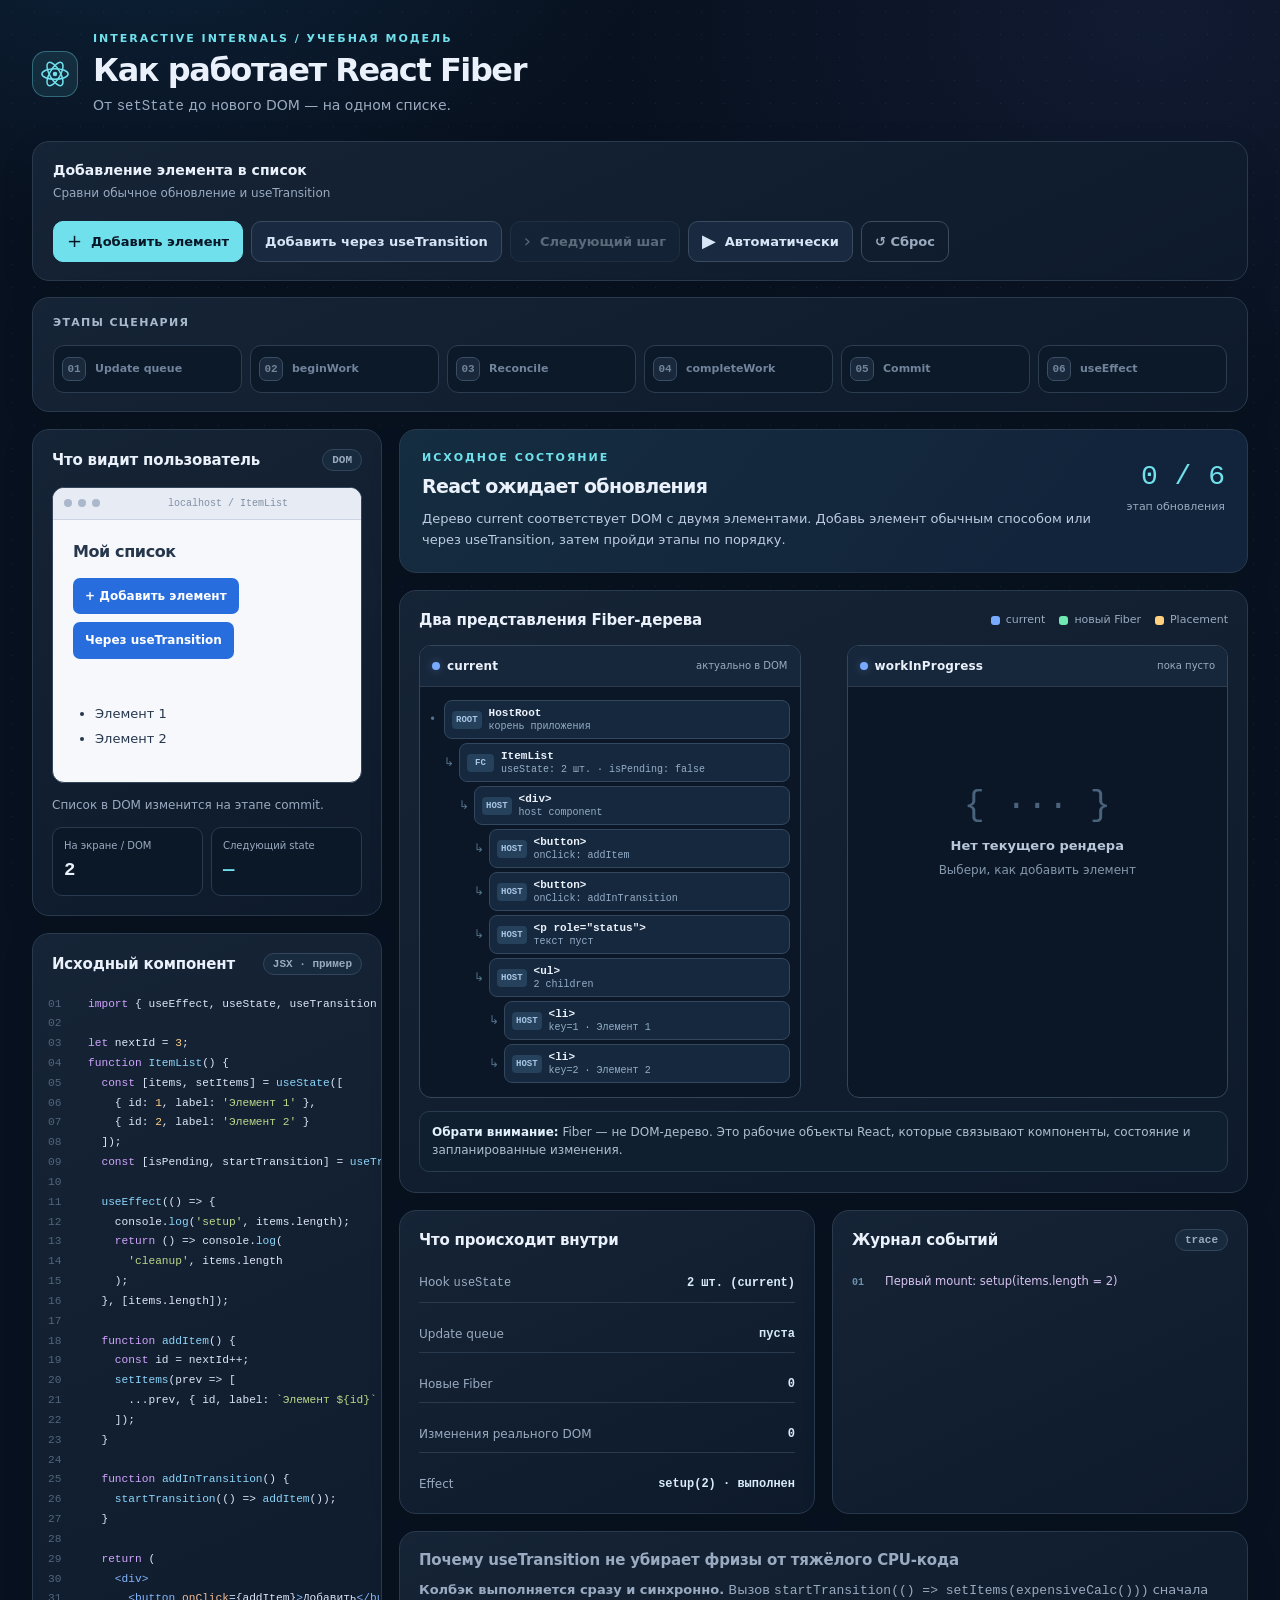
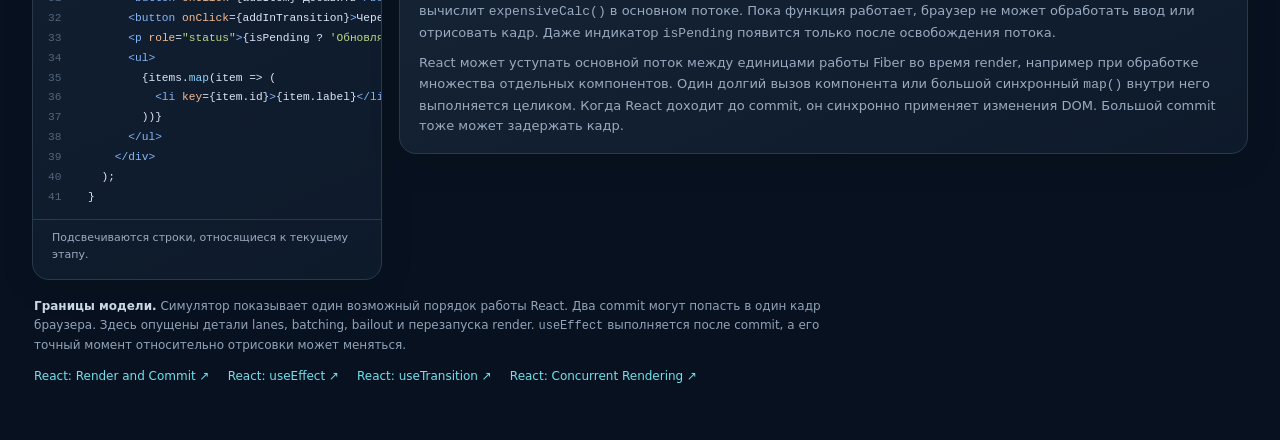
==== commit 2046dfa1: "feat(react): demonstrate useTransition in Fiber visualizer" ====
--- a/src/react/react_fiber_visualizer.html
+++ b/src/react/react_fiber_visualizer.html
@@ -49,8 +49,6 @@
     .eyebrow { text-transform:uppercase; font-size:11px; letter-spacing:.18em; font-weight:800; color:var(--cyan); }
     h1 { font-size:clamp(25px,2.5vw,37px); line-height:1.16; margin:4px 0 6px; letter-spacing:-.045em; font-weight:780; }
     .masthead p { margin:0; color:var(--muted); font-size:14px; }
-    .lab-badge { flex-shrink:0; border-radius:999px; border:1px solid var(--border); padding:9px 14px; color:var(--muted); font-size:12px; background:#101e2ec9; display:flex; align-items:center; gap:8px; }
-    .lab-badge::before { content:""; width:7px; height:7px; background:var(--green); border-radius:100%; box-shadow:0 0 14px #71e8b46a; }
     .panel { background:linear-gradient(155deg, rgba(22,37,55,.96),rgba(14,27,43,.97)); border:1px solid var(--border); border-radius:var(--radius); box-shadow:0 10px 35px rgba(0,0,0,.09); }
     .toolbar { padding:18px 20px; display:flex; align-items:center; justify-content:space-between; gap:18px; flex-wrap:wrap; margin-bottom:16px; }
     .toolbar-copy { min-width:230px; }
@@ -66,7 +64,9 @@
     .btn .icon { font-size:18px; font-weight:500; line-height:1; }
     .journey { padding:17px 20px 18px; margin-bottom:17px; }
     .section-label { color:#a8b9cc; font-size:11px; font-weight:760; letter-spacing:.12em; text-transform:uppercase; }
-    .steps { margin-top:13px; display:grid; grid-template-columns:repeat(6,minmax(0,1fr)); gap:8px; }
+    .steps { margin-top:13px; display:grid; grid-template-columns:repeat(var(--step-columns,6),minmax(0,1fr)); gap:8px; }
+    .steps.transition { --step-columns:7; }
+    .step[hidden] { display:none; }
     .step { min-width:0; border:1px solid #2c3d51; background:#0c1929; border-radius:11px; padding:11px 8px; display:flex; align-items:center; gap:9px; color:var(--faint); transition:all .25s; }
     .step-number { flex-shrink:0; width:24px;height:24px; border:1px solid #3a4e66; background:#19283a; border-radius:7px; display:grid; place-items:center; font-family:ui-monospace,monospace; font-size:11px; font-weight:bold; }
     .step-name { font-size:11px; font-weight:760; line-height:1.25; }
@@ -86,6 +86,7 @@
     .browser-address { margin:auto; color:#8090a4;font:500 10px ui-monospace,monospace; }
     .mock-content { padding:20px 20px 23px; }
     .mock-content h3 { margin:0 0 14px; font-size:16px; letter-spacing:-.025em; }
+    .mock-actions { display:flex; flex-wrap:wrap; gap:8px; }
     .mock-add { color:white; background:#286ddd; padding:9px 12px; border:0; border-radius:7px; font-size:12px; font-weight:750; }
     .mock-add:hover:not(:disabled) { background:#165cc6; }
     .mock-list { padding-left:22px; margin:16px 0 0; min-height:58px; font-size:13px; }
@@ -93,6 +94,9 @@
     .mock-list li.newly-committed { color:#0c7850; font-weight:780; animation:listPop .5s ease-out; }
     @keyframes listPop { from { background:#c5f7df; transform:translateX(8px); } to { background:transparent; transform:translateX(0); } }
     .screen-hint { margin-top:13px; font-size:12px; color:var(--muted); line-height:1.5; }
+    .mock-status { min-height:1.5em; margin:8px 0 0; font-size:12px; color:#785115; }
+    .transition-note { padding:16px 19px; font-size:13px; line-height:1.6; color:var(--muted); }
+    .transition-note p { margin:8px 0 0; }
     .state-cards { margin-top:13px; display:grid; grid-template-columns:1fr 1fr; gap:8px; }
     .state-card { padding:10px 11px; background:#0b1828; border:1px solid #2a3a4e; border-radius:10px; }
     .state-card span { font-size:10px; color:var(--muted); display:block; }
@@ -191,7 +195,6 @@
     @media (max-width:700px) {
       .shell { padding:18px 11px 30px; }
       .masthead { align-items:flex-start; }
-      .lab-badge { display:none; }
       .steps { grid-template-columns:repeat(3,minmax(0,1fr)); }
       .step { padding:9px 7px; }
       .side,.bottom-grid { grid-template-columns:1fr; }
@@ -221,13 +224,13 @@
       </div>
       <div><div class="eyebrow">Interactive internals / учебная модель</div><h1>Как работает React Fiber</h1><p>От <code>setState</code> до нового DOM — на одном списке.</p></div>
     </div>
-    <div class="lab-badge">Fiber Explorer · сценарий 01</div>
   </header>
 
   <section class="panel toolbar" aria-label="Управление визуализацией">
-    <div class="toolbar-copy"><b>Добавление элемента в список</b><span>Один клик → один цикл обновления Fiber</span></div>
+    <div class="toolbar-copy"><b>Добавление элемента в список</b><span>Сравни обычное обновление и useTransition</span></div>
     <div class="controls">
       <button class="btn primary" id="addBtn"><span class="icon">+</span> Добавить элемент</button>
+      <button class="btn" id="transitionBtn">Добавить через useTransition</button>
       <button class="btn" id="nextBtn" disabled><span class="icon">›</span> Следующий шаг</button>
       <button class="btn" id="autoBtn"><span class="icon" id="autoIcon">▶</span> <span id="autoLabel">Автоматически</span></button>
       <button class="btn ghost" id="resetBtn" title="Вернуться к исходному состоянию">↺ Сброс</button>
@@ -235,9 +238,10 @@
   </section>
 
   <section class="panel journey" aria-label="Этапы обновления">
-    <div class="section-label">Жизненный цикл одного обновления</div>
+    <div class="section-label">Этапы сценария</div>
     <div class="steps" id="steps">
       <div class="step"><span class="step-number">01</span><span class="step-name">Update queue</span></div>
+      <div class="step" id="pendingStep" hidden><span class="step-number"></span><span class="step-name">Срочный commit</span></div>
       <div class="step"><span class="step-number">02</span><span class="step-name">beginWork</span></div>
       <div class="step"><span class="step-number">03</span><span class="step-name">Reconcile</span></div>
       <div class="step"><span class="step-number">04</span><span class="step-name">completeWork</span></div>
@@ -254,7 +258,11 @@
           <div class="browser-top"><i class="dot"></i><i class="dot"></i><i class="dot"></i><span class="browser-address">localhost / ItemList</span></div>
           <div class="mock-content">
             <h3>Мой список</h3>
-            <button type="button" class="mock-add" id="previewAddBtn">+ Добавить элемент</button>
+            <div class="mock-actions">
+              <button type="button" class="mock-add" id="previewAddBtn">+ Добавить элемент</button>
+              <button type="button" class="mock-add" id="previewTransitionBtn">Через useTransition</button>
+            </div>
+            <p class="mock-status" id="pendingStatus" role="status"></p>
             <ul class="mock-list" id="domList"><li>Элемент 1</li><li>Элемент 2</li></ul>
           </div>
         </div>
@@ -267,34 +275,43 @@
       <section class="panel code-panel">
         <div class="panel-head"><h2 class="panel-title">Исходный компонент</h2><span class="subchip">JSX · пример</span></div>
         <div class="code-wrap"><pre class="code" aria-label="Код компонента ItemList"><code>
+<span class="code-line"><span class="kw">import</span> { useEffect, useState, useTransition } <span class="kw">from</span> <span class="str">'react'</span>;</span>
+<span class="code-line"></span>
 <span class="code-line"><span class="kw">let</span> nextId = <span class="num">3</span>;</span>
 <span class="code-line"><span class="kw">function</span> <span class="fn">ItemList</span>() {</span>
-<span class="code-line" data-hl="2">  <span class="kw">const</span> [items, setItems] = <span class="fn">useState</span>([</span>
+<span class="code-line" data-hl="begin">  <span class="kw">const</span> [items, setItems] = <span class="fn">useState</span>([</span>
 <span class="code-line">    { id: <span class="num">1</span>, label: <span class="str">'Элемент 1'</span> },</span>
 <span class="code-line">    { id: <span class="num">2</span>, label: <span class="str">'Элемент 2'</span> }</span>
 <span class="code-line">  ]);</span>
+<span class="code-line" data-hl="pending,begin,commit" data-transition>  <span class="kw">const</span> [isPending, startTransition] = <span class="fn">useTransition</span>();</span>
 <span class="code-line"></span>
-<span class="code-line" data-hl="6">  <span class="fn">useEffect</span>(() =&gt; {</span>
-<span class="code-line" data-hl="6">    console.<span class="fn">log</span>(<span class="str">'setup'</span>, items.length);</span>
-<span class="code-line" data-hl="6">    <span class="kw">return</span> () =&gt; console.<span class="fn">log</span>(</span>
-<span class="code-line" data-hl="6">      <span class="str">'cleanup'</span>, items.length</span>
-<span class="code-line" data-hl="6">    );</span>
-<span class="code-line" data-hl="6">  }, [items.length]);</span>
+<span class="code-line" data-hl="effects">  <span class="fn">useEffect</span>(() =&gt; {</span>
+<span class="code-line" data-hl="effects">    console.<span class="fn">log</span>(<span class="str">'setup'</span>, items.length);</span>
+<span class="code-line" data-hl="effects">    <span class="kw">return</span> () =&gt; console.<span class="fn">log</span>(</span>
+<span class="code-line" data-hl="effects">      <span class="str">'cleanup'</span>, items.length</span>
+<span class="code-line" data-hl="effects">    );</span>
+<span class="code-line" data-hl="effects">  }, [items.length]);</span>
 <span class="code-line"></span>
 <span class="code-line">  <span class="kw">function</span> <span class="fn">addItem</span>() {</span>
-<span class="code-line" data-hl="1">    <span class="kw">const</span> id = nextId++;</span>
-<span class="code-line" data-hl="1">    <span class="fn">setItems</span>(prev =&gt; [</span>
-<span class="code-line" data-hl="1">      ...prev, { id, label: <span class="str">`Элемент ${id}`</span> }</span>
-<span class="code-line" data-hl="1">    ]);</span>
+<span class="code-line" data-hl="queue">    <span class="kw">const</span> id = nextId++;</span>
+<span class="code-line" data-hl="queue">    <span class="fn">setItems</span>(prev =&gt; [</span>
+<span class="code-line" data-hl="queue">      ...prev, { id, label: <span class="str">`Элемент ${id}`</span> }</span>
+<span class="code-line" data-hl="queue">    ]);</span>
 <span class="code-line">  }</span>
 <span class="code-line"></span>
-<span class="code-line" data-hl="2">  <span class="kw">return</span> (</span>
+<span class="code-line" data-hl="queue" data-transition>  <span class="kw">function</span> <span class="fn">addInTransition</span>() {</span>
+<span class="code-line" data-hl="queue" data-transition>    <span class="fn">startTransition</span>(() =&gt; <span class="fn">addItem</span>());</span>
+<span class="code-line" data-hl="queue" data-transition>  }</span>
+<span class="code-line"></span>
+<span class="code-line" data-hl="begin">  <span class="kw">return</span> (</span>
 <span class="code-line">    <span class="jsx">&lt;div&gt;</span></span>
 <span class="code-line">      <span class="jsx">&lt;button</span> <span class="prop">onClick</span>={addItem}<span class="jsx">&gt;</span>Добавить<span class="jsx">&lt;/button&gt;</span></span>
-<span class="code-line" data-hl="3">      <span class="jsx">&lt;ul&gt;</span></span>
-<span class="code-line" data-hl="3">        {items.<span class="fn">map</span>(item =&gt; (</span>
-<span class="code-line" data-hl="3">          <span class="jsx">&lt;li</span> <span class="prop">key</span>={item.id}<span class="jsx">&gt;</span>{item.label}<span class="jsx">&lt;/li&gt;</span></span>
-<span class="code-line" data-hl="3">        ))}</span>
+<span class="code-line">      <span class="jsx">&lt;button</span> <span class="prop">onClick</span>={addInTransition}<span class="jsx">&gt;</span>Через useTransition<span class="jsx">&lt;/button&gt;</span></span>
+<span class="code-line" data-hl="pending,commit" data-transition>      <span class="jsx">&lt;p</span> <span class="prop">role</span>=<span class="str">"status"</span><span class="jsx">&gt;</span>{isPending ? <span class="str">'Обновляем список…'</span> : <span class="str">''</span>}<span class="jsx">&lt;/p&gt;</span></span>
+<span class="code-line" data-hl="reconcile">      <span class="jsx">&lt;ul&gt;</span></span>
+<span class="code-line" data-hl="reconcile">        {items.<span class="fn">map</span>(item =&gt; (</span>
+<span class="code-line" data-hl="reconcile,complete,commit">          <span class="jsx">&lt;li</span> <span class="prop">key</span>={item.id}<span class="jsx">&gt;</span>{item.label}<span class="jsx">&lt;/li&gt;</span></span>
+<span class="code-line" data-hl="reconcile">        ))}</span>
 <span class="code-line">      <span class="jsx">&lt;/ul&gt;</span></span>
 <span class="code-line">    <span class="jsx">&lt;/div&gt;</span></span>
 <span class="code-line">  );</span>
@@ -306,7 +323,7 @@
 
     <div class="main">
       <section class="panel explanation" aria-live="polite">
-        <div><div class="eyebrow" id="phaseCaption">Исходное состояние</div><h2 id="phaseTitle">React ожидает обновления</h2><p id="phaseDescription">Сейчас есть одно актуальное Fiber-дерево — <b>current</b>. Оно соответствует DOM с двумя элементами. Нажми «Добавить элемент», затем проходи цикл по шагам.</p></div>
+        <div><div class="eyebrow" id="phaseCaption">Исходное состояние</div><h2 id="phaseTitle">React ожидает обновления</h2><p id="phaseDescription">Дерево current соответствует DOM с двумя элементами. Добавь элемент обычным способом или через useTransition, затем пройди этапы по порядку.</p></div>
         <div class="stage-count"><b id="stageFraction">0 / 6</b><small>этап обновления</small></div>
       </section>
 
@@ -340,11 +357,16 @@
           <div class="log-stream" id="eventLog" aria-live="polite"></div>
         </section>
       </div>
+      <section class="panel transition-note" aria-labelledby="transition-heading">
+        <h2 class="panel-title" id="transition-heading">Почему useTransition не убирает фризы от тяжёлого CPU-кода</h2>
+        <p><strong>Колбэк выполняется сразу и синхронно.</strong> Вызов <code>startTransition(() =&gt; setItems(expensiveCalc()))</code> сначала вычислит <code>expensiveCalc()</code> в основном потоке. Пока функция работает, браузер не может обработать ввод или отрисовать кадр. Даже индикатор <code>isPending</code> появится только после освобождения потока.</p>
+        <p>React может уступать основной поток между единицами работы Fiber во время render, например при обработке множества отдельных компонентов. Один долгий вызов компонента или большой синхронный <code>map()</code> внутри него выполняется целиком. Когда React доходит до commit, он синхронно применяет изменения DOM. Большой commit тоже может задержать кадр.</p>
+      </section>
     </div>
   </div>
   <footer class="smallprint">
-    <div style="max-width:830px"><strong>Границы модели.</strong> Это симулятор для понимания принципов, а не выполнение исходников React. Намеренно опущены lanes, batching, прерываемый рендер, bailout, детали связного списка Hooks и внутренние подэтапы commit. Реальный <code>useEffect</code> — passive effect, выполняется после commit; точный момент относительно отрисовки браузера может меняться.</div>
-    <div class="references"><a href="https://react.dev/learn/render-and-commit" target="_blank" rel="noopener noreferrer">React: Render and Commit ↗</a><a href="https://react.dev/reference/react/useEffect" target="_blank" rel="noopener noreferrer">React: useEffect ↗</a></div>
+    <div style="max-width:830px"><strong>Границы модели.</strong> Симулятор показывает один возможный порядок работы React. Два commit могут попасть в один кадр браузера. Здесь опущены детали lanes, batching, bailout и перезапуска render. <code>useEffect</code> выполняется после commit, а его точный момент относительно отрисовки может меняться.</div>
+    <div class="references"><a href="https://react.dev/learn/render-and-commit" target="_blank" rel="noopener noreferrer">React: Render and Commit ↗</a><a href="https://react.dev/reference/react/useEffect" target="_blank" rel="noopener noreferrer">React: useEffect ↗</a><a href="https://react.dev/reference/react/useTransition" target="_blank" rel="noopener noreferrer">React: useTransition ↗</a><a href="https://react.dev/blog/2022/03/29/react-v18#what-is-concurrent-react" target="_blank" rel="noopener noreferrer">React: Concurrent Rendering ↗</a></div>
   </footer>
 </div>
 <script>
@@ -354,32 +376,58 @@
     { id: 1, label: 'Элемент 1' },
     { id: 2, label: 'Элемент 2' }
   ];
-  const phases = [
-    { caption:'Исходное состояние', title:'React ожидает обновления',
-      description:'Сейчас есть одно актуальное Fiber-дерево — current. Оно соответствует DOM с двумя элементами. Нажми «Добавить элемент», затем проходи цикл по шагам.',
+  const transitionSteps = ['queue', 'pending', 'begin', 'reconcile', 'complete', 'commit', 'effects'];
+  const regularSteps = transitionSteps.filter(step => step !== 'pending');
+  const phases = {
+    idle: { caption:'Исходное состояние', title:'React ожидает обновления',
+      description:'Дерево current соответствует DOM с двумя элементами. Добавь элемент обычным способом или через useTransition, затем пройди этапы по порядку.',
       foot:'Fiber — не DOM-дерево. Это рабочие объекты React, которые связывают компоненты, состояние и запланированные изменения.' },
-    { caption:'01 / Триггер обновления', title:'setItems ставит обновление в очередь',
+    queue: { caption:'Триггер обновления', title:'setItems ставит обновление в очередь',
       description:'Обработчик события вызывает setItems(prev => [...prev, newItem]). React планирует работу для ItemList. На этом шаге старое current-дерево и DOM ещё не меняются.',
       foot:'setState не означает немедленную вставку <li> в DOM. Сначала React должен вычислить следующий UI.' },
-    { caption:'02 / Render phase', title:'beginWork: React вычисляет следующий state',
+    begin: { caption:'Render phase', title:'beginWork: React вычисляет следующий state',
       description:'React подготавливает work-in-progress (WIP) и вызывает ItemList(). Для этого рендера useState даёт список на один элемент длиннее. JSX описывает будущий UI; useEffect пока не выполняется.',
       foot:'current остаётся неизменным. WIP — черновик нового дерева; показаны только уже обработанные узлы.' },
-    { caption:'03 / Render phase', title:'Reconciliation: сравнение по type и key',
-      description:'React сопоставляет старые и новые дочерние элементы. <li key=1> и <li key=2> сохраняют идентичность благодаря key и типу; для нового key создаётся Fiber без пары в старом дереве.',
+    reconcile: { caption:'Render phase', title:'Reconciliation: сравнение по type и key',
+      description:'React сопоставляет старые и новые дочерние элементы. Существующие <li> сохраняют идентичность благодаря key и типу. Для нового key создаётся Fiber без пары в старом дереве.',
       foot:'Зелёный узел создаётся впервые. Метка ↔ означает связь с alternate — соответствующим Fiber другого дерева. Существующие DOM-узлы не пересоздаются.' },
-    { caption:'04 / Render phase', title:'completeWork: подготовка к commit',
+    complete: { caption:'Render phase', title:'completeWork: подготовка к commit',
       description:'WIP описывает готовое дерево. Новый <li> отмечен Placement: при commit его нужно вставить. Вычисления завершены, но DOM пользователя пока всё ещё показывает старый список.',
       foot:'Placement — упрощённое обозначение внутренних флагов. Важно различать подготовку изменения и применение изменения.' },
-    { caption:'05 / Commit phase', title:'React применяет изменение к DOM',
+    commit: { caption:'Commit phase', title:'React применяет изменение к DOM',
       description:'Теперь React вставляет новый <li> в настоящий DOM. Готовое workInProgress становится current. Предыдущее дерево остаётся alternate и может быть переиспользовано при следующем обновлении.',
       foot:'Сейчас изменился DOM. Для этого сценария единственная содержательная DOM-операция — вставка одного <li>, без замены существующих <li>.' },
-    { caption:'06 / Passive effects', title:'useEffect: cleanup → setup',
+    effects: { caption:'Passive effects', title:'useEffect: cleanup → setup',
       description:'После commit React обрабатывает passive effects. Поскольку зависимость [items.length] изменилась, сначала вызывается cleanup со старым количеством, потом setup с новым. После этого можно запустить следующий цикл.',
       foot:'useEffect не запускается в render. Он относится к посткоммитной работе; в зависимости от ситуации браузер может успеть отрисовать обновление до него.' }
-  ];
+  };
+  const transitionPhases = {
+    queue: { ...phases.queue, title:'startTransition сразу вызывает колбэк',
+      description:'В этом же обработчике выполняется addItem() и вызывается setItems. React ставит обновление списка в очередь с менее срочным приоритетом и планирует срочное обновление isPending.',
+      foot:'Вызов колбэка синхронный. Приоритет влияет на то, когда React возьмётся за рендер списка.' },
+    pending: { caption:'Срочный render и commit', title:'isPending = true появляется первым',
+      description:'React обрабатывает срочное обновление и показывает «Обновляем список…». Длина списка прежняя, поэтому эффект с зависимостью [items.length] не перезапускается.',
+      foot:'В current уже isPending = true. Обновление списка ждёт своего render.' },
+    begin: { ...phases.begin, title:'beginWork: React берёт обновление списка',
+      description:'React начинает менее срочный render ItemList и вычисляет новое значение items. В WIP isPending уже false для будущего экрана. DOM всё ещё показывает индикатор и старый список.',
+      foot:'Если поступит срочное обновление, например ввод текста, React может уступить ему поток и затем продолжить или начать этот render заново.' },
+    reconcile: { ...phases.reconcile,
+      foot:'React подготавливает новый Fiber. При прерванном render подготовленные изменения ещё не видны в DOM.' },
+    complete: { ...phases.complete,
+      description:'Готовое WIP-дерево описывает вставку нового <li> и очистку индикатора. На экране пока старый список с сообщением «Обновляем список…».' },
+    commit: { ...phases.commit, title:'React коммитит менее срочное обновление списка',
+      description:'React синхронно вставляет новый <li> и убирает сообщение. В актуальном дереве isPending становится false.',
+      foot:'Более низкий приоритет относится к обновлению и его render. После начала commit React применяет изменения DOM без пауз для других обновлений.' },
+    effects: { ...phases.effects,
+      description:'React запускает cleanup со старой длиной списка и setup с новой после commit, который изменил [items.length].' }
+  };
   const ids = {
     addBtn:document.getElementById('addBtn'),
     previewAddBtn:document.getElementById('previewAddBtn'),
+    transitionBtn:document.getElementById('transitionBtn'),
+    previewTransitionBtn:document.getElementById('previewTransitionBtn'),
+    pendingStep:document.getElementById('pendingStep'),
+    pendingStatus:document.getElementById('pendingStatus'),
     nextBtn:document.getElementById('nextBtn'),
     autoBtn:document.getElementById('autoBtn'),
     autoIcon:document.getElementById('autoIcon'),
@@ -411,14 +459,16 @@
   };
   let items = initial();
   let nextId = 3;
-  let stage = 0;
+  let stage = 'idle';
   let tx = null;
   let cycle = 0;
   let entries = [];
   let logSequence = 0;
   let timer = null;
   let playing = false;
-  let lastAnimatedId = null;
+  const pendingLabel = 'Обновляем список…';
+  const isBusy = () => stage !== 'idle' && stage !== 'effects';
+  const activeSteps = () => tx?.transition ? transitionSteps : regularSteps;
 
   const escapeHTML = (v) => String(v).replace(/[&<>"']/g, c => ({'&':'&amp;','<':'&lt;','>':'&gt;','"':'&quot;',"'":'&#39;'}[c]));
   const note = (kind, message) => {
@@ -433,27 +483,28 @@
     return `<div class="fiber-row" data-tree="${tree}" data-fiber-id="${id}" style="--indent:${depth}"><div class="fiber-row-inner"><span class="branch">${depth ? '↳' : '•'}</span><div class="fiber-node ${statusClass}"><span class="node-kind">${type}</span><span class="node-main"><b>${escapeHTML(name)}</b><small>${escapeHTML(detail)}</small></span>${chip}</div></div></div>`;
   }
 
-  function drawFiberTree(data, which, mode) {
+  function drawFiberTree(data, which, mode, isPending) {
     const total = data.length;
-    const linked = which === 'wip' && (mode === 'draft' || mode === 'initial');
+    const linked = mode === 'draft';
     const isOld = mode === 'old';
     let html = '';
-    const state = (id, inherited = '') => isOld ? 'old' : (linked && mode === 'draft') ? 'reuse' : inherited;
+    const baseStatus = isOld ? 'old' : linked ? 'reuse' : '';
     const tag = (s) => s === 'old' ? 'ALT' : s === 'reuse' ? '↔' : '';
     for (const [id,depth,type,name,detail] of [
       ['root',0,'ROOT','HostRoot','корень приложения'],
-      ['app',1,'FC','ItemList',`useState: ${total} шт.`],
+      ['app',1,'FC','ItemList',`useState: ${total} шт. · isPending: ${isPending}`],
       ['div',2,'HOST','<div>','host component'],
       ['button',3,'HOST','<button>','onClick: addItem'],
+      ['transition-button',3,'HOST','<button>','onClick: addInTransition'],
+      ['status',3,'HOST','<p role="status">',isPending ? pendingLabel : 'текст пуст'],
       ['list',3,'HOST','<ul>',`${total} children`]
     ]) {
-      const s = state(id);
-      html += makeRow(which,id,depth,type,name,detail,s,tag(s));
+      html += makeRow(which,id,depth,type,name,detail,baseStatus,tag(baseStatus));
     }
     for (const item of data) {
       const fresh = linked && tx && item.id === tx.added.id;
-      const justCommitted = which === 'current' && tx && stage >= 5 && item.id === tx.added.id;
-      let s = fresh ? stage === 4 ? 'placement' : 'new' : state('item'+item.id);
+      const justCommitted = which === 'current' && ['commit','effects'].includes(stage) && item.id === tx.added.id;
+      let s = fresh ? stage === 'complete' ? 'placement' : 'new' : baseStatus;
       if(justCommitted) s = 'commit';
       const t = s === 'placement' ? 'Placement' : s === 'new' ? 'NEW' : s === 'commit' ? 'NEW' : s === 'old' ? 'ALT' : s === 'reuse' ? '↔' : '';
       html += makeRow(which,`item-${item.id}`,4,'HOST','<li>',`key=${item.id} · ${item.label}`,s,t);
@@ -461,27 +512,27 @@
     return html;
   }
 
-  function renderTrees() {
-    ids.currentTree.innerHTML = drawFiberTree(items,'current','current');
-    if(stage < 2) {
-      ids.wipTree.innerHTML = `<div class="empty-tree"><div class="empty-glyph">{ ··· }</div><strong>${stage === 1 ? 'Обновление в очереди' : 'Нет текущего рендера'}</strong><span>${stage === 1 ? 'WIP начнёт строиться на следующем шаге' : 'Нажми «Добавить элемент»'}</span></div>`;
+  function renderTrees(pendingOnScreen) {
+    ids.currentTree.innerHTML = drawFiberTree(items,'current','current',pendingOnScreen);
+    if(stage === 'idle' || stage === 'queue') {
+      ids.wipTree.innerHTML = `<div class="empty-tree"><div class="empty-glyph">{ ··· }</div><strong>${stage === 'queue' ? 'Обновление в очереди' : 'Нет текущего рендера'}</strong><span>${stage === 'queue' ? 'WIP начнёт строиться на следующем шаге' : 'Выбери, как добавить элемент'}</span></div>`;
       ids.wipTitle.textContent = 'workInProgress';
-      ids.wipSubtitle.textContent = stage === 1 ? 'ожидает render' : 'пока пусто';
-    } else if (stage === 2) {
+      ids.wipSubtitle.textContent = stage === 'queue' ? 'ожидает render' : 'пока пусто';
+    } else if (stage === 'begin') {
       const c = tx.next.length;
-      ids.wipTree.innerHTML = makeRow('wip','root',0,'ROOT','HostRoot','render в процессе','reuse','↔') + makeRow('wip','app',1,'FC','ItemList',`useState: ${c} шт.`,'reuse','↔') + `<div class="empty-tree" style="min-height:144px"><div class="empty-glyph" style="font-size:21px">···</div><span>Дочерние Fiber ещё обрабатываются</span></div>`;
+      ids.wipTree.innerHTML = makeRow('wip','root',0,'ROOT','HostRoot','render в процессе','reuse','↔') + makeRow('wip','app',1,'FC','ItemList',`useState: ${c} шт. · isPending: false`,'reuse','↔') + `<div class="empty-tree" style="min-height:144px"><div class="empty-glyph" style="font-size:21px">···</div><span>Дочерние Fiber ещё обрабатываются</span></div>`;
       ids.wipTitle.textContent='workInProgress';
       ids.wipSubtitle.textContent='строится';
-    } else if(stage === 3 || stage === 4) {
-      ids.wipTree.innerHTML=drawFiberTree(tx.next,'wip','draft');
+    } else if(stage === 'reconcile' || stage === 'complete') {
+      ids.wipTree.innerHTML=drawFiberTree(tx.next,'wip','draft',false);
       ids.wipTitle.textContent='workInProgress';
-      ids.wipSubtitle.textContent=stage === 4 ? 'готово к commit' : 'сопоставление children';
+      ids.wipSubtitle.textContent=stage === 'complete' ? 'готово к commit' : 'сопоставление children';
     } else {
-      ids.wipTree.innerHTML=drawFiberTree(tx.old,'wip','old');
+      ids.wipTree.innerHTML=drawFiberTree(tx.old,'wip','old',tx.transition && stage !== 'pending');
       ids.wipTitle.textContent='alternate / previous';
       ids.wipSubtitle.textContent='предыдущая версия';
     }
-    ids.wipCard.classList.toggle('pending',stage >= 2 && stage <= 4);
+    ids.wipCard.classList.toggle('pending',['begin','reconcile','complete'].includes(stage));
     requestAnimationFrame(drawAlternateLinks);
   }
 
@@ -489,7 +540,7 @@
     const svg=ids.alternateLinks;
     const boardRect=ids.treeBoard.getBoundingClientRect();
     const w=boardRect.width,h=boardRect.height;
-    if(!w || !h || stage < 2 || window.matchMedia('(max-width: 1250px)').matches) { svg.replaceChildren(); return; }
+    if(!w || !h || stage === 'idle' || stage === 'queue' || window.matchMedia('(max-width: 1250px)').matches) { svg.replaceChildren(); return; }
     svg.setAttribute('viewBox',`0 0 ${w} ${h}`);
     svg.setAttribute('width',w);
     svg.setAttribute('height',h);
@@ -510,71 +561,103 @@
   }
 
   function render() {
-    const phase = phases[stage];
-    ids.phaseCaption.textContent=phase.caption;
+    const transition = tx?.transition ?? false;
+    const steps = activeSteps();
+    const stepNumber = steps.indexOf(stage) + 1;
+    const phase = (transition && transitionPhases[stage]) || phases[stage];
+    ids.phaseCaption.textContent=stepNumber ? `${String(stepNumber).padStart(2,'0')} / ${phase.caption}` : phase.caption;
     ids.phaseTitle.textContent=phase.title;
     ids.phaseDescription.textContent=phase.description;
-    ids.stageFraction.textContent=`${stage} / 6`;
+    ids.stageFraction.textContent=`${stepNumber} / ${steps.length}`;
     ids.treeFoot.innerHTML=`<strong>Обрати внимание:</strong> ${escapeHTML(phase.foot)}`;
-    [...ids.steps.children].forEach((step,index) => {
-      step.classList.toggle('active',stage === index+1);
-      step.classList.toggle('done',stage > index+1);
+    ids.steps.classList.toggle('transition',transition);
+    ids.pendingStep.hidden=!transition;
+    [...ids.steps.children].filter(step => !step.hidden).forEach((step,index) => {
+      step.querySelector('.step-number').textContent=String(index+1).padStart(2,'0');
+      step.classList.toggle('active',stepNumber === index+1);
+      step.classList.toggle('done',stepNumber > index+1);
+      if(stepNumber === index+1) step.setAttribute('aria-current','step');
+      else step.removeAttribute('aria-current');
     });
-    const busy=stage>=1 && stage<6;
-    ids.addBtn.disabled=busy;
-    ids.previewAddBtn.disabled=busy;
+    const busy = isBusy();
+    const rendering = ['begin','reconcile','complete'].includes(stage);
+    const committed = ['commit','effects'].includes(stage);
+    const pendingOnScreen = transition && (stage === 'pending' || rendering);
+    [ids.addBtn, ids.previewAddBtn, ids.transitionBtn, ids.previewTransitionBtn].forEach(button => { button.disabled=busy; });
     ids.nextBtn.disabled=!busy;
-    ids.domList.innerHTML=items.map(item=>`<li${item.id === lastAnimatedId && stage === 5 ? ' class="newly-committed"' : ''}>${escapeHTML(item.label)}</li>`).join('');
+    const status = pendingOnScreen ? pendingLabel : '';
+    if(ids.pendingStatus.textContent !== status) ids.pendingStatus.textContent=status;
     ids.domCount.textContent=items.length;
-    ids.nextCount.textContent=(tx && stage<5) ? tx.next.length : '—';
-    ids.screenHint.textContent=(stage>=1 && stage<=4) ? 'Изменения вычисляются в Fiber, но DOM остаётся прежним.' : stage>=5 ? 'Новый элемент появился только в commit (этап 05).' : 'DOM остаётся неизменным, пока React не дойдёт до commit.';
-    ids.stateMetric.textContent=tx && stage>=2 && stage<=4 ? `${tx.next.length} элемента (WIP)` : `${items.length} элемента (current)`;
-    ids.queueMetric.textContent=stage === 1 ? '1 update · pending' : stage >= 2 && stage <= 4 ? 'обрабатывается' : 'пуста';
-    ids.queueMetric.className=(stage>=1 && stage<=4) ? 'wait' : '';
-    ids.fiberMetric.textContent=stage>=3 && stage<=4 ? '1 · новый <li>' : stage>=5 ? '1 · committed' : '0';
-    ids.fiberMetric.className=stage>=3 ? 'ok' : '';
-    ids.domMetric.textContent=stage>=5 ? '1 × insert <li>' : '0';
-    ids.domMetric.className=stage>=5 ? 'ok' : '';
-    ids.effectMetric.textContent=stage>=1 && stage<=4 ? `setup(${tx.old.length}) · старый` : stage === 5 ? 'cleanup/setup ожидаются' : `setup(${items.length}) · выполнен`;
-    ids.effectMetric.className=stage===5 ? 'wait' : stage===6 ? 'ok' : '';
-    document.querySelectorAll('.code-line[data-hl]').forEach(line => line.classList.toggle('hl',(line.dataset.hl || '').split(',').includes(String(stage))));
+    ids.nextCount.textContent=rendering ? tx.next.length : '—';
+    ids.screenHint.textContent=committed ? 'Новый элемент появился в commit.'
+      : pendingOnScreen ? 'Срочный commit показал индикатор. Новый элемент ещё готовится.'
+      : 'Список в DOM изменится на этапе commit.';
+    ids.stateMetric.textContent=rendering ? `${tx.next.length} шт. (WIP)` : `${items.length} шт. (current)`;
+    ids.queueMetric.textContent={
+      queue:transition ? 'срочная работа и transition' : '1 update · в очереди',
+      pending:'transition ждёт',
+      begin:'обрабатывается', reconcile:'обрабатывается', complete:'готово к commit'
+    }[stage] ?? 'пуста';
+    ids.queueMetric.className=busy && !committed ? 'wait' : '';
+    const newFiber = ['reconcile','complete'].includes(stage);
+    ids.fiberMetric.textContent=newFiber ? '1 · новый <li>' : committed ? '1 · committed' : '0';
+    ids.fiberMetric.className=newFiber || committed ? 'ok' : '';
+    ids.domMetric.textContent=committed ? (transition ? 'вставка <li> + очистка статуса' : '1 × insert <li>')
+      : stage === 'pending' ? 'показ индикатора' : '0';
+    ids.domMetric.className=committed || stage === 'pending' ? 'ok' : '';
+    ids.effectMetric.textContent=stage === 'commit' ? 'cleanup/setup ожидаются' : `setup(${items.length}) · выполнен`;
+    ids.effectMetric.className=stage === 'commit' ? 'wait' : stage === 'effects' ? 'ok' : '';
+    document.querySelectorAll('.code-line[data-hl]').forEach(line => {
+      line.classList.toggle('hl',line.dataset.hl.split(',').includes(stage) && (transition || !line.hasAttribute('data-transition')));
+    });
     ids.eventLog.innerHTML=entries.slice(-14).map(e=>`<div class="log-item ${e.kind}"><span class="log-time">${String(e.seq).padStart(2,'0')}</span><span>${escapeHTML(e.message)}</span></div>`).join('');
     ids.eventLog.scrollTop=ids.eventLog.scrollHeight;
     ids.autoIcon.textContent=playing ? 'Ⅱ' : '▶';
     ids.autoLabel.textContent=playing ? 'Пауза' : 'Автоматически';
-    renderTrees();
+    renderTrees(pendingOnScreen);
   }
   function stopAuto() {
     if(timer!==null) clearInterval(timer);
     timer=null;
     playing=false;
   }
-  function startUpdate() {
-    if(stage>=1 && stage<6) return;
+  function startUpdate(transition = false) {
+    if(isBusy()) return;
     if(playing) stopAuto();
-    const before=items.slice();
+    const before=items;
     const id=nextId++;
     const added={ id, label:`Элемент ${id}` };
-    tx={ old:before, next:[...before,added], added };
+    tx={ old:before, next:[...before,added], added, transition };
     cycle++;
-    stage=1;
-    lastAnimatedId=null;
+    stage='queue';
+    if(transition) note('normal','startTransition → колбэк вызван синхронно');
     note('warn',`#${cycle} · setItems(...) → update queued`);
+    if(transition) note('warn','isPending → срочное обновление · список → transition');
     render();
   }
   function nextStep() {
-    if(!tx || stage<1 || stage>=6) { stopAuto(); render(); return; }
-    stage++;
-    if(stage===2) note('normal',`beginWork(ItemList): items ${tx.old.length} → ${tx.next.length}`);
-    if(stage===3) note('normal',`reconcileChildren: ${tx.old.length} key совпали; key=${tx.added.id} — новый`);
-    if(stage===4) note('warn',`completeWork: key=${tx.added.id}, flag = Placement`);
-    if(stage===5) {
+    if(!isBusy()) return;
+    const steps = activeSteps();
+    stage = steps[steps.indexOf(stage)+1];
+    if(stage === 'pending') {
+      note('dom','Срочный commit: isPending = true · показан индикатор');
+      note('normal',`items.length = ${items.length} · обновление списка в очереди`);
+    }
+    if(stage === 'begin') note('normal',`beginWork(ItemList): items ${tx.old.length} → ${tx.next.length}`);
+    if(stage === 'reconcile') note('normal',`reconcileChildren: ${tx.old.length} key совпали; key=${tx.added.id} — новый`);
+    if(stage === 'complete') note('warn',`completeWork: key=${tx.added.id}, flag = Placement`);
+    if(stage === 'commit') {
       items=tx.next;
-      lastAnimatedId=tx.added.id;
-      note('dom',`commit: DOM.insertBefore(<li key=${tx.added.id}>)`);
+      const row = document.createElement('li');
+      row.className='newly-committed';
+      row.textContent=tx.added.label;
+      ids.domList.append(row);
+      note('dom',`${tx.transition ? 'Transition ' : ''}commit: вставка <li key=${tx.added.id}>`);
+      if(tx.transition) note('dom','isPending = false · индикатор убран в том же commit');
       note('normal','root.current ← finishedWork (смена дерева)');
     }
-    if(stage===6) {
+    if(stage === 'effects') {
+      ids.domList.lastElementChild.classList.remove('newly-committed');
       note('effect',`cleanup: items.length = ${tx.old.length}`);
       note('effect',`setup: items.length = ${tx.next.length}`);
       stopAuto();
@@ -583,37 +666,35 @@
   }
   function toggleAuto() {
     if(playing) { stopAuto(); render(); return; }
-    if(stage===0 || stage===6) startUpdate();
-    if(stage===6 || stage===0) return;
+    if(!isBusy()) startUpdate(tx?.transition);
     playing=true;
     render();
-    timer=setInterval(() => {
-      if(stage>=6) { stopAuto(); render(); return; }
-      nextStep();
-    },1100);
+    timer=setInterval(nextStep,1100);
   }
   function reset() {
     stopAuto();
     items=initial();
+    ids.domList.innerHTML=items.map(item=>`<li>${escapeHTML(item.label)}</li>`).join('');
     nextId=3;
-    stage=0;
+    stage='idle';
     tx=null;
     cycle=0;
     entries=[];
     logSequence=0;
-    lastAnimatedId=null;
     note('effect','Первый mount: setup(items.length = 2)');
     render();
   }
-  ids.addBtn.addEventListener('click',startUpdate);
-  ids.previewAddBtn.addEventListener('click',startUpdate);
+  ids.addBtn.addEventListener('click',()=>startUpdate());
+  ids.previewAddBtn.addEventListener('click',()=>startUpdate());
+  ids.transitionBtn.addEventListener('click',()=>startUpdate(true));
+  ids.previewTransitionBtn.addEventListener('click',()=>startUpdate(true));
   ids.nextBtn.addEventListener('click',nextStep);
   ids.autoBtn.addEventListener('click',toggleAuto);
   ids.resetBtn.addEventListener('click',reset);
   window.addEventListener('resize',()=>requestAnimationFrame(drawAlternateLinks),{passive:true});
   document.addEventListener('keydown',e=>{
     if((e.key==='ArrowRight' || e.key==='Enter') && !['BUTTON','INPUT','TEXTAREA','SELECT','A'].includes(document.activeElement?.tagName)) {
-      if(stage>=1 && stage<6) { e.preventDefault(); nextStep(); }
+      if(isBusy()) { e.preventDefault(); nextStep(); }
     }
   });
   reset();
